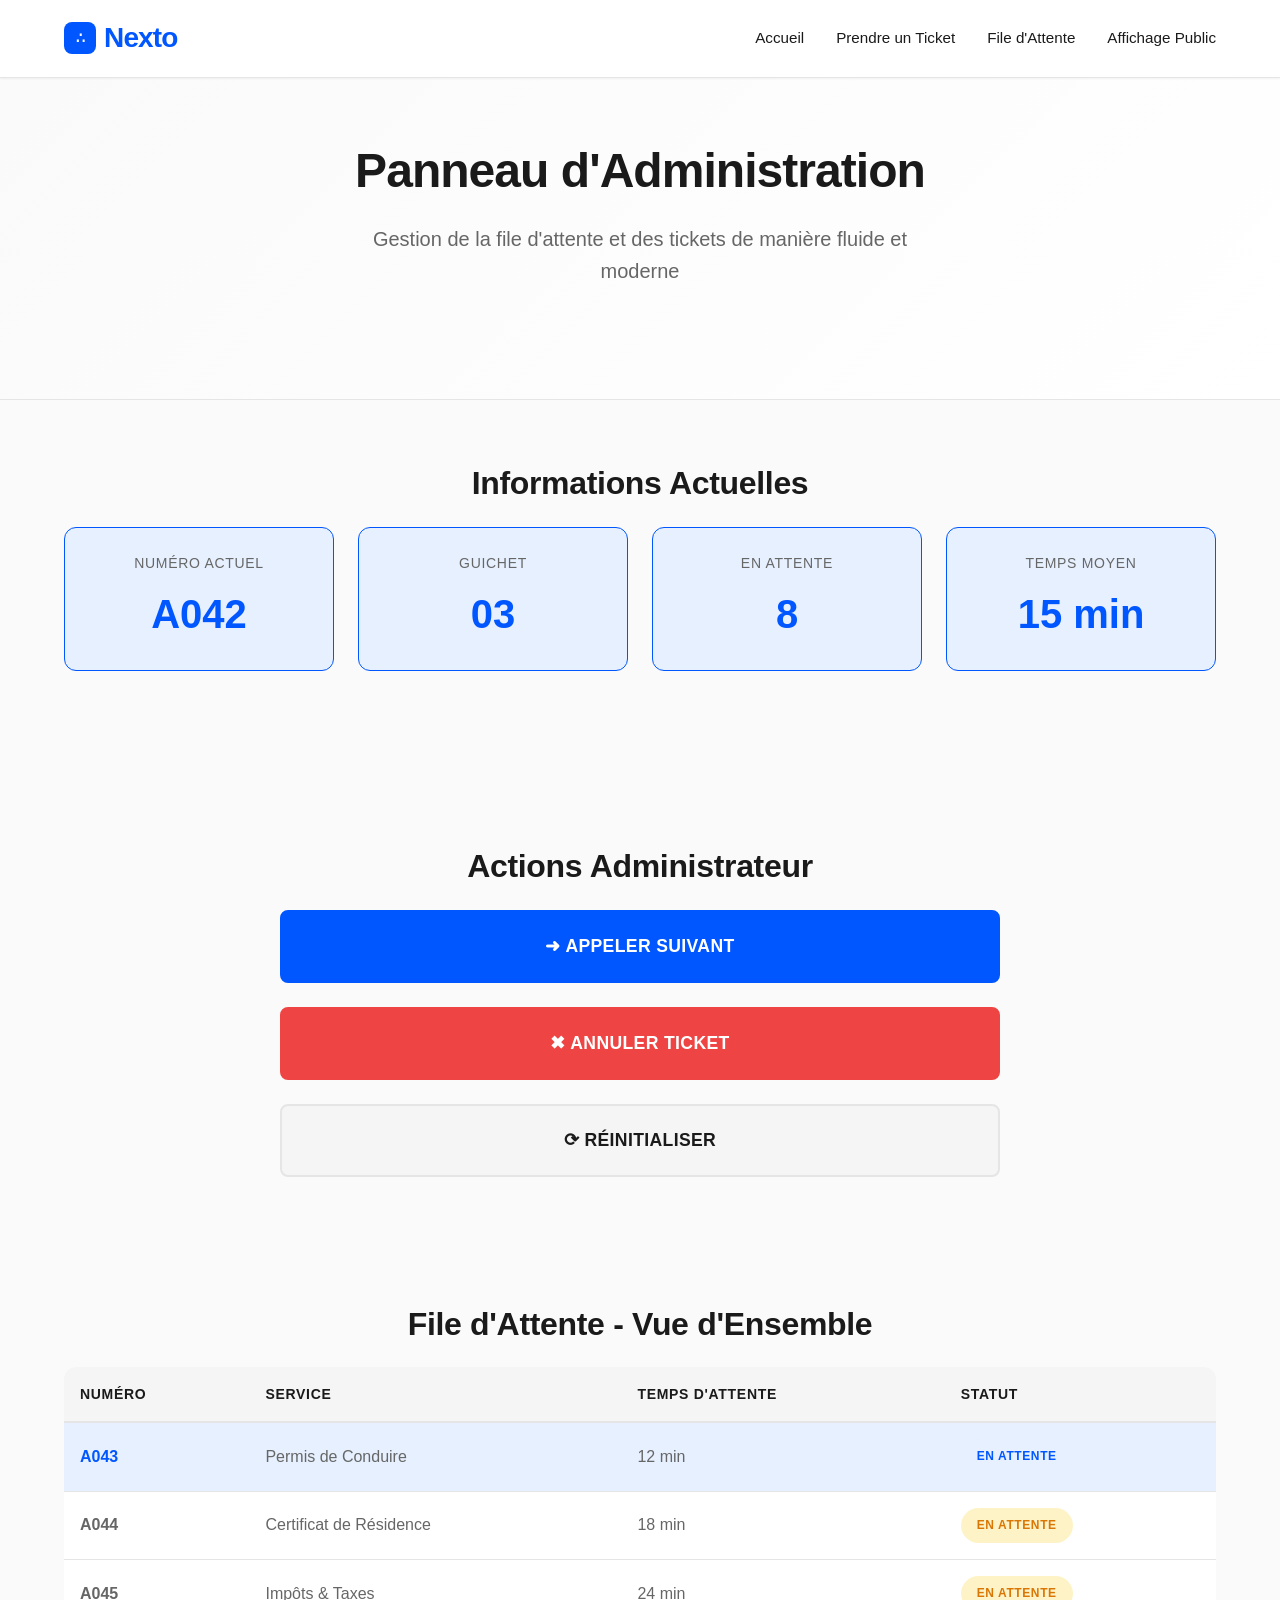
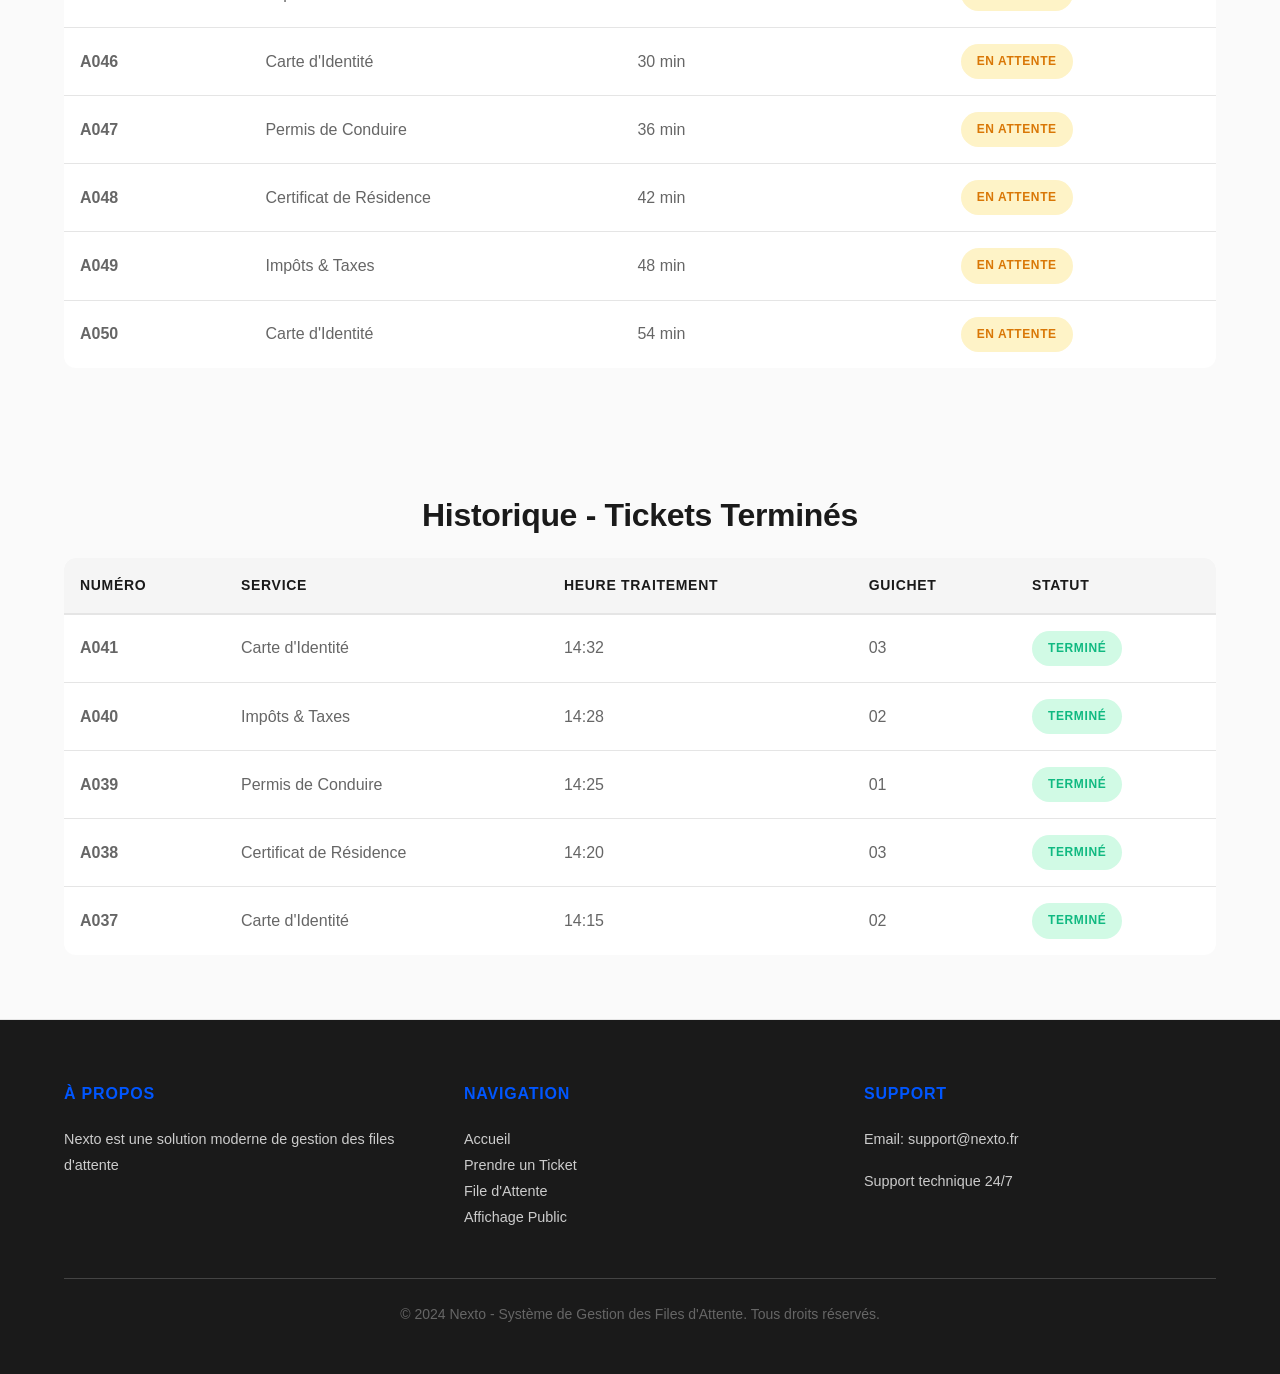
==== pages/admin.html @ f64c3b75 "full project" ====
<!DOCTYPE html>
<html lang="fr">
<head>
    <meta charset="UTF-8">
    <meta name="viewport" content="width=device-width, initial-scale=1.0">
    <meta name="description" content="Panneau d'Administration - Nexto">
    <title>Admin - Nexto</title>
    <link rel="icon" href="../favicon.svg" type="image/svg+xml">
    <link rel="stylesheet" href="../css/style.css">
</head>
<body>
    <!-- Header/Navbar -->
    <header>
        <div class="container">
            <div class="header-inner">
                <a href="../index.html" class="logo">
                    <div class="logo-icon">∴</div>
                    <span>Nexto</span>
                </a>
                <nav>
                    <a href="../index.html">Accueil</a>
                    <a href="ticket.html">Prendre un Ticket</a>
                    <a href="waiting-list.html">File d'Attente</a>
                    <a href="display.html">Affichage Public</a>
                </nav>
            </div>
        </div>
    </header>

    <main>
        <!-- Hero Section -->
        <section class="hero">
            <div class="container">
                <div class="hero-content">
                    <h1>Panneau d'Administration</h1>
                    <p>Gestion de la file d'attente et des tickets de manière fluide et moderne</p>
                </div>
            </div>
        </section>

        <!-- Current Information -->
        <section>
            <div class="container">
                <h2 class="text-center">Informations Actuelles</h2>
                <div class="stats-grid">
                    <div class="stat-card">
                        <div class="stat-label">Numéro Actuel</div>
                        <div class="stat-value">A042</div>
                    </div>
                    <div class="stat-card">
                        <div class="stat-label">Guichet</div>
                        <div class="stat-value">03</div>
                    </div>
                    <div class="stat-card">
                        <div class="stat-label">En Attente</div>
                        <div class="stat-value">8</div>
                    </div>
                    <div class="stat-card">
                        <div class="stat-label">Temps Moyen</div>
                        <div class="stat-value">15 min</div>
                    </div>
                </div>
            </div>
        </section>

        <!-- Actions Section -->
        <section>
            <div class="container-sm">
                <h2 class="text-center">Actions Administrateur</h2>
                <div class="grid">
                    <button class="btn btn-primary btn-lg btn-block">➜ Appeler Suivant</button>
                    <button class="btn btn-danger btn-lg btn-block">✖ Annuler Ticket</button>
                    <button class="btn btn-secondary btn-lg btn-block">⟳ Réinitialiser</button>
                </div>
            </div>
        </section>

        <!-- Queue Preview -->
        <section>
            <div class="container">
                <h2 class="text-center">File d'Attente - Vue d'Ensemble</h2>
                <div style="overflow-x: auto;">
                    <table>
                        <thead>
                            <tr>
                                <th>Numéro</th>
                                <th>Service</th>
                                <th>Temps d'Attente</th>
                                <th>Statut</th>
                            </tr>
                        </thead>
                        <tbody>
                            <tr style="background-color: var(--primary-light);">
                                <td class="font-bold" style="color: var(--primary);">A043</td>
                                <td>Permis de Conduire</td>
                                <td>12 min</td>
                                <td><span class="badge badge-primary">En attente</span></td>
                            </tr>
                            <tr>
                                <td class="font-bold">A044</td>
                                <td>Certificat de Résidence</td>
                                <td>18 min</td>
                                <td><span class="badge badge-warning">En attente</span></td>
                            </tr>
                            <tr>
                                <td class="font-bold">A045</td>
                                <td>Impôts & Taxes</td>
                                <td>24 min</td>
                                <td><span class="badge badge-warning">En attente</span></td>
                            </tr>
                            <tr>
                                <td class="font-bold">A046</td>
                                <td>Carte d'Identité</td>
                                <td>30 min</td>
                                <td><span class="badge badge-warning">En attente</span></td>
                            </tr>
                            <tr>
                                <td class="font-bold">A047</td>
                                <td>Permis de Conduire</td>
                                <td>36 min</td>
                                <td><span class="badge badge-warning">En attente</span></td>
                            </tr>
                            <tr>
                                <td class="font-bold">A048</td>
                                <td>Certificat de Résidence</td>
                                <td>42 min</td>
                                <td><span class="badge badge-warning">En attente</span></td>
                            </tr>
                            <tr>
                                <td class="font-bold">A049</td>
                                <td>Impôts & Taxes</td>
                                <td>48 min</td>
                                <td><span class="badge badge-warning">En attente</span></td>
                            </tr>
                            <tr>
                                <td class="font-bold">A050</td>
                                <td>Carte d'Identité</td>
                                <td>54 min</td>
                                <td><span class="badge badge-warning">En attente</span></td>
                            </tr>
                        </tbody>
                    </table>
                </div>
            </div>
        </section>

        <!-- History Section -->
        <section>
            <div class="container">
                <h2 class="text-center">Historique - Tickets Terminés</h2>
                <div style="overflow-x: auto;">
                    <table>
                        <thead>
                            <tr>
                                <th>Numéro</th>
                                <th>Service</th>
                                <th>Heure Traitement</th>
                                <th>Guichet</th>
                                <th>Statut</th>
                            </tr>
                        </thead>
                        <tbody>
                            <tr>
                                <td class="font-bold">A041</td>
                                <td>Carte d'Identité</td>
                                <td>14:32</td>
                                <td>03</td>
                                <td><span class="badge badge-success">Terminé</span></td>
                            </tr>
                            <tr>
                                <td class="font-bold">A040</td>
                                <td>Impôts & Taxes</td>
                                <td>14:28</td>
                                <td>02</td>
                                <td><span class="badge badge-success">Terminé</span></td>
                            </tr>
                            <tr>
                                <td class="font-bold">A039</td>
                                <td>Permis de Conduire</td>
                                <td>14:25</td>
                                <td>01</td>
                                <td><span class="badge badge-success">Terminé</span></td>
                            </tr>
                            <tr>
                                <td class="font-bold">A038</td>
                                <td>Certificat de Résidence</td>
                                <td>14:20</td>
                                <td>03</td>
                                <td><span class="badge badge-success">Terminé</span></td>
                            </tr>
                            <tr>
                                <td class="font-bold">A037</td>
                                <td>Carte d'Identité</td>
                                <td>14:15</td>
                                <td>02</td>
                                <td><span class="badge badge-success">Terminé</span></td>
                            </tr>
                        </tbody>
                    </table>
                </div>
            </div>
        </section>
    </main>

    <!-- Footer -->
    <footer>
        <div class="container">
            <div class="footer-content">
                <div class="footer-section">
                    <h4>À Propos</h4>
                    <p>Nexto est une solution moderne de gestion des files d'attente</p>
                </div>
                <div class="footer-section">
                    <h4>Navigation</h4>
                    <ul>
                        <li><a href="../index.html">Accueil</a></li>
                        <li><a href="ticket.html">Prendre un Ticket</a></li>
                        <li><a href="waiting-list.html">File d'Attente</a></li>
                        <li><a href="display.html">Affichage Public</a></li>
                    </ul>
                </div>
                <div class="footer-section">
                    <h4>Support</h4>
                    <p>Email: support@nexto.fr</p>
                    <p>Support technique 24/7</p>
                </div>
            </div>
            <div class="footer-bottom">
                <p>&copy; 2024 Nexto - Système de Gestion des Files d'Attente. Tous droits réservés.</p>
            </div>
        </div>
    </footer>
</body>
</html>
---- css/style.css ----
/* ========================================
   NEXTO - PROFESSIONAL DESIGN SYSTEM
   Queue Management System
   ======================================== */

/* ========================================
   1. RESET & BASE STYLES
   ======================================== */

* {
    margin: 0;
    padding: 0;
    box-sizing: border-box;
}

html {
    scroll-behavior: smooth;
    font-size: 16px;
}

body {
    font-family: -apple-system, BlinkMacSystemFont, 'Segoe UI', 'Roboto', 'Oxygen', 'Ubuntu', 'Cantarell', sans-serif;
    background-color: var(--bg-primary);
    color: var(--text-primary);
    line-height: 1.6;
    -webkit-font-smoothing: antialiased;
}

/* ========================================
   2. CSS VARIABLES - DESIGN TOKENS
   ======================================== */

:root {
    /* Colors */
    --primary: #0056FF;
    --primary-dark: #0040AA;
    --primary-light: #E6F0FF;
    --secondary: #1A1A1A;
    --secondary-light: #F5F5F5;
    --accent: #FF6B35;
    --success: #10B981;
    --warning: #F59E0B;
    --danger: #EF4444;
    
    /* Backgrounds */
    --bg-primary: #FAFAFA;
    --bg-secondary: #FFFFFF;
    --bg-tertiary: #F5F5F5;
    
    /* Text */
    --text-primary: #1A1A1A;
    --text-secondary: #666666;
    --text-tertiary: #999999;
    --text-inverse: #FFFFFF;
    
    /* Borders */
    --border: #E5E5E5;
    --border-dark: #1A1A1A;
    
    /* Spacing */
    --spacing-xs: 0.25rem;
    --spacing-sm: 0.5rem;
    --spacing-md: 1rem;
    --spacing-lg: 1.5rem;
    --spacing-xl: 2rem;
    --spacing-2xl: 3rem;
    --spacing-3xl: 4rem;
    
    /* Border Radius */
    --radius-sm: 4px;
    --radius-md: 8px;
    --radius-lg: 12px;
    
    /* Shadows */
    --shadow-sm: 0 1px 2px rgba(0, 0, 0, 0.05);
    --shadow-md: 0 4px 6px rgba(0, 0, 0, 0.1);
    --shadow-lg: 0 10px 15px rgba(0, 0, 0, 0.1);
    
    /* Transitions */
    --transition: all 0.3s ease;
}

/* ========================================
   3. TYPOGRAPHY
   ======================================== */

h1, h2, h3, h4, h5, h6 {
    line-height: 1.2;
    font-weight: 700;
    color: var(--text-primary);
}

h1 {
    font-size: 3rem;
    font-weight: 800;
    letter-spacing: -0.02em;
}

h2 {
    font-size: 2rem;
    font-weight: 700;
    letter-spacing: -0.01em;
    margin-bottom: var(--spacing-lg);
}

h3 {
    font-size: 1.5rem;
    font-weight: 700;
    margin-bottom: var(--spacing-md);
}

h4 {
    font-size: 1.25rem;
    font-weight: 600;
}

h5 {
    font-size: 1.125rem;
    font-weight: 600;
}

h6 {
    font-size: 1rem;
    font-weight: 600;
}

p {
    color: var(--text-secondary);
    line-height: 1.6;
    margin-bottom: var(--spacing-md);
}

a {
    color: var(--primary);
    text-decoration: none;
    transition: var(--transition);
}

a:hover {
    color: var(--primary-dark);
}

/* ========================================
   4. GLOBAL STYLES
   ======================================== */

/* Containers */
.container {
    max-width: 1200px;
    margin: 0 auto;
    padding: 0 var(--spacing-lg);
}

.container-sm {
    max-width: 768px;
    margin: 0 auto;
    padding: 0 var(--spacing-lg);
}

/* Sections */
section {
    padding: var(--spacing-3xl) 0;
}

section.flush {
    padding: 0;
}

/* Main content */
main {
    flex: 1;
}

/* ========================================
   5. HEADER & NAVBAR
   ======================================== */

header {
    background-color: var(--bg-secondary);
    border-bottom: 1px solid var(--border);
    position: sticky;
    top: 0;
    z-index: 100;
    box-shadow: var(--shadow-sm);
}

.header-inner {
    display: flex;
    justify-content: space-between;
    align-items: center;
    padding: var(--spacing-md) 0;
}

.logo {
    font-size: 1.75rem;
    font-weight: 900;
    letter-spacing: -0.03em;
    color: var(--primary);
    display: flex;
    align-items: center;
    gap: var(--spacing-sm);
    text-decoration: none;
    transition: var(--transition);
}

.logo:hover {
    color: var(--primary-dark);
}

.logo-icon {
    width: 2rem;
    height: 2rem;
    background: var(--primary);
    border-radius: var(--radius-md);
    display: flex;
    align-items: center;
    justify-content: center;
    color: white;
    font-weight: 900;
    font-size: 0.875rem;
}

nav {
    display: flex;
    gap: var(--spacing-xl);
    align-items: center;
}

nav a {
    font-size: 0.95rem;
    font-weight: 500;
    color: var(--text-primary);
    position: relative;
}

nav a::after {
    content: '';
    position: absolute;
    bottom: -3px;
    left: 0;
    width: 0;
    height: 2px;
    background: var(--primary);
    transition: var(--transition);
}

nav a:hover::after {
    width: 100%;
}

/* ========================================
   6. FOOTER
   ======================================== */

footer {
    background-color: var(--secondary);
    color: var(--text-inverse);
    padding: var(--spacing-3xl) 0 var(--spacing-xl);
    border-top: 1px solid var(--border);
    margin-top: auto;
}

.footer-content {
    display: grid;
    grid-template-columns: repeat(auto-fit, minmax(250px, 1fr));
    gap: var(--spacing-2xl);
    margin-bottom: var(--spacing-2xl);
}

.footer-section h4 {
    color: var(--primary);
    font-size: 1rem;
    font-weight: 700;
    text-transform: uppercase;
    letter-spacing: 0.05em;
    margin-bottom: var(--spacing-lg);
}

.footer-section p,
.footer-section li {
    font-size: 0.9rem;
    color: #CCC;
    line-height: 1.8;
}

.footer-section ul {
    list-style: none;
}

.footer-section a {
    color: #CCC;
    transition: var(--transition);
}

.footer-section a:hover {
    color: var(--primary);
}

.footer-bottom {
    border-top: 1px solid #444;
    padding-top: var(--spacing-lg);
    text-align: center;
    font-size: 0.875rem;
    color: #999;
}

/* ========================================
   7. BUTTONS
   ======================================== */

.btn {
    display: inline-flex;
    align-items: center;
    justify-content: center;
    gap: var(--spacing-sm);
    padding: var(--spacing-md) var(--spacing-lg);
    border: 2px solid transparent;
    border-radius: var(--radius-md);
    font-size: 1rem;
    font-weight: 600;
    cursor: pointer;
    transition: var(--transition);
    text-decoration: none;
    white-space: nowrap;
    font-family: inherit;
    text-transform: uppercase;
    letter-spacing: 0.02em;
}

.btn:disabled {
    opacity: 0.5;
    cursor: not-allowed;
}

/* Button Variants */
.btn-primary {
    background-color: var(--primary);
    color: var(--text-inverse);
    border-color: var(--primary);
}

.btn-primary:hover:not(:disabled) {
    background-color: var(--primary-dark);
    border-color: var(--primary-dark);
    transform: translateY(-2px);
    box-shadow: var(--shadow-lg);
}

.btn-secondary {
    background-color: var(--bg-tertiary);
    color: var(--text-primary);
    border-color: var(--border);
}

.btn-secondary:hover:not(:disabled) {
    background-color: var(--border);
    transform: translateY(-2px);
    box-shadow: var(--shadow-md);
}

.btn-outline {
    background-color: transparent;
    color: var(--primary);
    border-color: var(--primary);
}

.btn-outline:hover:not(:disabled) {
    background-color: var(--primary-light);
    color: var(--primary-dark);
}

.btn-danger {
    background-color: var(--danger);
    color: var(--text-inverse);
    border-color: var(--danger);
}

.btn-danger:hover:not(:disabled) {
    background-color: #DC2626;
    transform: translateY(-2px);
    box-shadow: var(--shadow-lg);
}

.btn-success {
    background-color: var(--success);
    color: var(--text-inverse);
    border-color: var(--success);
}

.btn-success:hover:not(:disabled) {
    background-color: #059669;
    transform: translateY(-2px);
    box-shadow: var(--shadow-lg);
}

/* Button Sizes */
.btn-sm {
    padding: var(--spacing-sm) var(--spacing-md);
    font-size: 0.875rem;
}

.btn-lg {
    padding: var(--spacing-lg) var(--spacing-2xl);
    font-size: 1.1rem;
}

.btn-block {
    width: 100%;
}

/* ========================================
   8. CARDS & CONTAINERS
   ======================================== */

.card {
    background-color: var(--bg-secondary);
    border: 1px solid var(--border);
    border-radius: var(--radius-lg);
    padding: var(--spacing-lg);
    transition: var(--transition);
}

.card:hover {
    box-shadow: var(--shadow-md);
    border-color: var(--primary);
}

.card-title {
    font-size: 1.25rem;
    font-weight: 700;
    margin-bottom: var(--spacing-md);
}

.card-body {
    margin-bottom: var(--spacing-md);
}

.card-footer {
    padding-top: var(--spacing-md);
    border-top: 1px solid var(--border);
}

/* ========================================
   9. TABLES
   ======================================== */

table {
    width: 100%;
    border-collapse: collapse;
    background-color: var(--bg-secondary);
    border-radius: var(--radius-lg);
    overflow: hidden;
}

thead {
    background-color: var(--bg-tertiary);
    border-bottom: 2px solid var(--border);
}

th {
    padding: var(--spacing-md);
    text-align: left;
    font-weight: 700;
    font-size: 0.875rem;
    text-transform: uppercase;
    letter-spacing: 0.05em;
    color: var(--text-primary);
}

td {
    padding: var(--spacing-md);
    border-bottom: 1px solid var(--border);
    color: var(--text-secondary);
}

tbody tr:last-child td {
    border-bottom: none;
}

tbody tr:hover {
    background-color: var(--bg-tertiary);
}

/* ========================================
   10. FORMS
   ======================================== */

.form-group {
    margin-bottom: var(--spacing-lg);
}

label {
    display: block;
    margin-bottom: var(--spacing-sm);
    font-weight: 600;
    color: var(--text-primary);
    font-size: 0.95rem;
}

input,
textarea,
select {
    width: 100%;
    padding: var(--spacing-md);
    border: 1px solid var(--border);
    border-radius: var(--radius-md);
    font-family: inherit;
    font-size: 1rem;
    transition: var(--transition);
}

input:focus,
textarea:focus,
select:focus {
    outline: none;
    border-color: var(--primary);
    box-shadow: 0 0 0 3px var(--primary-light);
}

/* ========================================
   11. LAYOUT UTILITIES
   ======================================== */

/* Flexbox */
.flex {
    display: flex;
}

.flex-col {
    flex-direction: column;
}

.flex-center {
    justify-content: center;
    align-items: center;
}

.flex-between {
    justify-content: space-between;
    align-items: center;
}

.flex-around {
    justify-content: space-around;
    align-items: center;
}

.flex-wrap {
    flex-wrap: wrap;
}

.gap-xs { gap: var(--spacing-xs); }
.gap-sm { gap: var(--spacing-sm); }
.gap-md { gap: var(--spacing-md); }
.gap-lg { gap: var(--spacing-lg); }
.gap-xl { gap: var(--spacing-xl); }

/* Grid */
.grid {
    display: grid;
    gap: var(--spacing-lg);
}

.grid-2 {
    grid-template-columns: repeat(auto-fit, minmax(300px, 1fr));
}

.grid-3 {
    grid-template-columns: repeat(auto-fit, minmax(250px, 1fr));
}

.grid-4 {
    grid-template-columns: repeat(auto-fit, minmax(200px, 1fr));
}

/* Spacing */
.mt { margin-top: var(--spacing-md); }
.mb { margin-bottom: var(--spacing-md); }
.my { margin: var(--spacing-md) 0; }
.mx { margin: 0 var(--spacing-md); }

.p { padding: var(--spacing-md); }
.pt { padding-top: var(--spacing-md); }
.pb { padding-bottom: var(--spacing-md); }
.py { padding: var(--spacing-md) 0; }
.px { padding: 0 var(--spacing-md); }

/* Text */
.text-center { text-align: center; }
.text-left { text-align: left; }
.text-right { text-align: right; }

.text-sm { font-size: 0.875rem; }
.text-base { font-size: 1rem; }
.text-lg { font-size: 1.125rem; }
.text-xl { font-size: 1.25rem; }

.text-primary { color: var(--text-primary); }
.text-secondary { color: var(--text-secondary); }
.text-tertiary { color: var(--text-tertiary); }
.text-muted { color: var(--text-tertiary); }

.font-bold { font-weight: 700; }
.font-semibold { font-weight: 600; }
.font-normal { font-weight: 400; }

.uppercase { text-transform: uppercase; }
.lowercase { text-transform: lowercase; }
.capitalize { text-transform: capitalize; }

/* ========================================
   12. HERO SECTION
   ======================================== */

.hero {
    background: linear-gradient(135deg, var(--bg-primary) 0%, var(--bg-secondary) 100%);
    padding: var(--spacing-3xl) 0;
    border-bottom: 1px solid var(--border);
}

.hero-content {
    max-width: 600px;
    margin: 0 auto;
    text-align: center;
}

.hero h1 {
    margin-bottom: var(--spacing-lg);
    color: var(--text-primary);
}

.hero p {
    font-size: 1.25rem;
    color: var(--text-secondary);
    margin-bottom: var(--spacing-2xl);
}

.hero-buttons {
    display: flex;
    flex-wrap: wrap;
    gap: var(--spacing-md);
    justify-content: center;
}

/* ========================================
   13. STATUS BADGES
   ======================================== */

.badge {
    display: inline-block;
    padding: var(--spacing-sm) var(--spacing-md);
    border-radius: 999px;
    font-size: 0.75rem;
    font-weight: 700;
    text-transform: uppercase;
    letter-spacing: 0.05em;
}

.badge-primary {
    background-color: var(--primary-light);
    color: var(--primary);
}

.badge-success {
    background-color: #D1FAE5;
    color: var(--success);
}

.badge-warning {
    background-color: #FEF3C7;
    color: #D97706;
}

.badge-danger {
    background-color: #FEE2E2;
    color: var(--danger);
}

/* ========================================
   14. PAGE-SPECIFIC STYLES
   ======================================== */

/* Waiting List */
.ticket-item {
    padding: var(--spacing-lg);
    border: 1px solid var(--border);
    border-radius: var(--radius-md);
    margin-bottom: var(--spacing-md);
    display: flex;
    justify-content: space-between;
    align-items: center;
    transition: var(--transition);
}

.ticket-item.active {
    background-color: var(--primary-light);
    border-color: var(--primary);
    font-weight: 600;
}

.ticket-number {
    font-size: 1.5rem;
    font-weight: 800;
    color: var(--primary);
}

.ticket-time {
    font-size: 0.9rem;
    color: var(--text-secondary);
}

/* Admin Panel */
.stats-grid {
    display: grid;
    grid-template-columns: repeat(auto-fit, minmax(200px, 1fr));
    gap: var(--spacing-lg);
    margin-bottom: var(--spacing-2xl);
}

.stat-card {
    background: var(--primary-light);
    border: 1px solid var(--primary);
    border-radius: var(--radius-lg);
    padding: var(--spacing-lg);
    text-align: center;
}

.stat-label {
    font-size: 0.875rem;
    color: var(--text-secondary);
    text-transform: uppercase;
    letter-spacing: 0.05em;
    margin-bottom: var(--spacing-sm);
}

.stat-value {
    font-size: 2.5rem;
    font-weight: 800;
    color: var(--primary);
}

/* Ticket Display */
.ticket-display {
    background: white;
    border: 3px solid var(--primary);
    border-radius: var(--radius-lg);
    padding: var(--spacing-2xl);
    text-align: center;
    max-width: 500px;
    margin: var(--spacing-3xl) auto;
}

.ticket-display-number {
    font-size: 4rem;
    font-weight: 900;
    color: var(--primary);
    margin: var(--spacing-lg) 0;
}

.ticket-display-label {
    font-size: 0.875rem;
    text-transform: uppercase;
    letter-spacing: 0.1em;
    color: var(--text-secondary);
    margin-bottom: var(--spacing-xs);
}

/* Ticket Grid */
.service-grid {
    display: grid;
    grid-template-columns: repeat(auto-fit, minmax(200px, 1fr));
    gap: var(--spacing-lg);
}

.service-card {
    padding: var(--spacing-xl);
    border: 2px solid var(--border);
    border-radius: var(--radius-lg);
    text-align: center;
    cursor: pointer;
    transition: var(--transition);
    background: var(--bg-secondary);
}

.service-card:hover {
    border-color: var(--primary);
    background-color: var(--primary-light);
    transform: translateY(-4px);
    box-shadow: var(--shadow-lg);
}

.service-icon {
    font-size: 3rem;
    margin-bottom: var(--spacing-md);
}

.service-card h3 {
    font-size: 1rem;
    margin-bottom: var(--spacing-sm);
}

.service-card p {
    font-size: 0.875rem;
    color: var(--text-secondary);
}

/* Display Page */
.display-main {
    display: grid;
    grid-template-columns: 2fr 1fr;
    gap: var(--spacing-2xl);
}

.current-ticket-section {
    background: var(--primary);
    color: white;
    padding: var(--spacing-3xl);
    border-radius: var(--radius-lg);
    text-align: center;
}

.current-ticket-label {
    font-size: 1rem;
    text-transform: uppercase;
    letter-spacing: 0.1em;
    margin-bottom: var(--spacing-md);
    opacity: 0.9;
}

.current-ticket-number {
    font-size: 5rem;
    font-weight: 900;
    margin: var(--spacing-lg) 0;
}

.current-ticket-counter {
    font-size: 1.25rem;
    margin-top: var(--spacing-lg);
    opacity: 0.9;
}

.display-sidebar {
    display: flex;
    flex-direction: column;
    gap: var(--spacing-lg);
}

.sidebar-panel {
    background: var(--bg-secondary);
    border: 1px solid var(--border);
    border-radius: var(--radius-lg);
    padding: var(--spacing-lg);
}

.sidebar-panel h3 {
    font-size: 1rem;
    margin-bottom: var(--spacing-md);
    color: var(--text-primary);
}

.recent-list {
    list-style: none;
}

.recent-item {
    padding: var(--spacing-md);
    border-bottom: 1px solid var(--border);
    display: flex;
    justify-content: space-between;
}

.recent-item:last-child {
    border-bottom: none;
}

/* ========================================
   15. RESPONSIVE DESIGN
   ======================================== */

@media (max-width: 768px) {
    h1 { font-size: 2rem; }
    h2 { font-size: 1.5rem; }
    h3 { font-size: 1.25rem; }
    
    section { padding: var(--spacing-2xl) 0; }
    
    .container { padding: 0 var(--spacing-md); }
    
    nav {
        flex-direction: column;
        gap: var(--spacing-md);
    }
    
    .grid-2,
    .grid-3,
    .grid-4 {
        grid-template-columns: 1fr;
    }
    
    .service-grid {
        grid-template-columns: 1fr;
    }
    
    .display-main {
        grid-template-columns: 1fr;
    }
    
    .hero-buttons {
        flex-direction: column;
    }
    
    .btn {
        width: 100%;
    }
    
    .btn-lg {
        font-size: 1rem;
    }
    
    .ticket-display {
        max-width: 100%;
    }
    
    .ticket-display-number {
        font-size: 3rem;
    }
    
    .current-ticket-number {
        font-size: 3rem;
    }
    
    .hero h1 {
        font-size: 2rem;
    }
    
    .hero p {
        font-size: 1rem;
    }
}

@media (max-width: 480px) {
    h1 { font-size: 1.5rem; }
    h2 { font-size: 1.25rem; }
    
    .container { padding: 0 var(--spacing-sm); }
    
    .btn {
        padding: var(--spacing-sm) var(--spacing-md);
        font-size: 0.875rem;
    }
    
    .header-inner {
        flex-wrap: wrap;
        gap: var(--spacing-md);
    }
    
    .logo {
        font-size: 1.25rem;
    }
    
    nav {
        width: 100%;
    }
    
    .stats-grid {
        grid-template-columns: 1fr;
    }
    
    table {
        font-size: 0.875rem;
    }
    
    th, td {
        padding: var(--spacing-sm);
    }
}
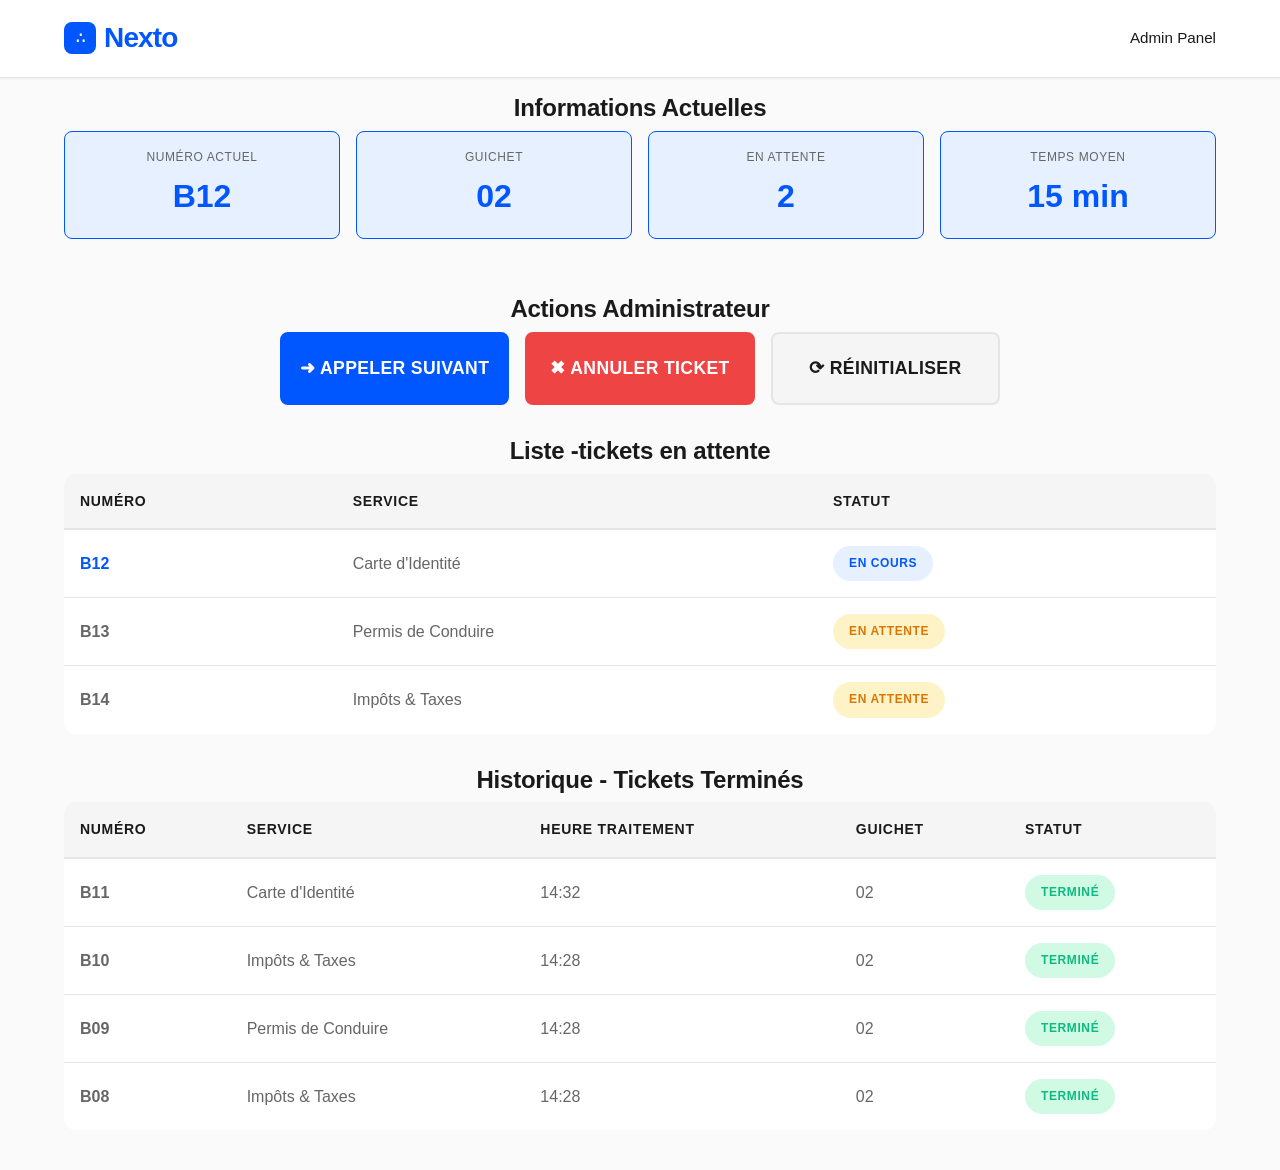
==== commit cdda882a: "# Please enter the commit message for your changes. Lines starting # with '#' will be ignored, and a" ====
--- a/pages/admin.html
+++ b/pages/admin.html
@@ -8,7 +8,7 @@
     <link rel="icon" href="../favicon.svg" type="image/svg+xml">
     <link rel="stylesheet" href="../css/style.css">
 </head>
-<body>
+<body class="page-interne"></body>
     <!-- Header/Navbar -->
     <header>
         <div class="container">
@@ -18,26 +18,14 @@
                     <span>Nexto</span>
                 </a>
                 <nav>
-                    <a href="../index.html">Accueil</a>
-                    <a href="ticket.html">Prendre un Ticket</a>
-                    <a href="waiting-list.html">File d'Attente</a>
-                    <a href="display.html">Affichage Public</a>
+                    <a href="../pages/admin.html">Admin Panel</a>
                 </nav>
             </div>
         </div>
     </header>
 
     <main>
-        <!-- Hero Section -->
-        <section class="hero">
-            <div class="container">
-                <div class="hero-content">
-                    <h1>Panneau d'Administration</h1>
-                    <p>Gestion de la file d'attente et des tickets de manière fluide et moderne</p>
-                </div>
-            </div>
-        </section>
-
+<div class="container sections-paralleles"></div>
         <!-- Current Information -->
         <section>
             <div class="container">
@@ -45,15 +33,15 @@
                 <div class="stats-grid">
                     <div class="stat-card">
                         <div class="stat-label">Numéro Actuel</div>
-                        <div class="stat-value">A042</div>
+                        <div class="stat-value">B12</div>
                     </div>
                     <div class="stat-card">
                         <div class="stat-label">Guichet</div>
-                        <div class="stat-value">03</div>
+                        <div class="stat-value">02</div>
                     </div>
                     <div class="stat-card">
                         <div class="stat-label">En Attente</div>
-                        <div class="stat-value">8</div>
+                        <div class="stat-value">2</div>
                     </div>
                     <div class="stat-card">
                         <div class="stat-label">Temps Moyen</div>
@@ -67,7 +55,7 @@
         <section>
             <div class="container-sm">
                 <h2 class="text-center">Actions Administrateur</h2>
-                <div class="grid">
+                <div class="admin-actions">
                     <button class="btn btn-primary btn-lg btn-block">➜ Appeler Suivant</button>
                     <button class="btn btn-danger btn-lg btn-block">✖ Annuler Ticket</button>
                     <button class="btn btn-secondary btn-lg btn-block">⟳ Réinitialiser</button>
@@ -75,67 +63,33 @@
             </div>
         </section>
 
-        <!-- Queue Preview -->
+        <!-- Queue Table -->
         <section>
             <div class="container">
-                <h2 class="text-center">File d'Attente - Vue d'Ensemble</h2>
+                <h2 class="text-center">Liste -tickets en attente</h2>
                 <div style="overflow-x: auto;">
                     <table>
                         <thead>
                             <tr>
                                 <th>Numéro</th>
                                 <th>Service</th>
-                                <th>Temps d'Attente</th>
                                 <th>Statut</th>
                             </tr>
                         </thead>
                         <tbody>
-                            <tr style="background-color: var(--primary-light);">
-                                <td class="font-bold" style="color: var(--primary);">A043</td>
-                                <td>Permis de Conduire</td>
-                                <td>12 min</td>
-                                <td><span class="badge badge-primary">En attente</span></td>
+                            <tr>
+                                <td class="font-bold" style="color: var(--primary);">B12</td>
+                                <td>Carte d'Identité</td>
+                                <td><span class="badge badge-primary">En cours</span></td>
                             </tr>
                             <tr>
-                                <td class="font-bold">A044</td>
-                                <td>Certificat de Résidence</td>
-                                <td>18 min</td>
+                                <td class="font-bold">B13</td>
+                                <td>Permis de Conduire</td>
                                 <td><span class="badge badge-warning">En attente</span></td>
                             </tr>
                             <tr>
-                                <td class="font-bold">A045</td>
+                                <td class="font-bold">B14</td>
                                 <td>Impôts & Taxes</td>
-                                <td>24 min</td>
-                                <td><span class="badge badge-warning">En attente</span></td>
-                            </tr>
-                            <tr>
-                                <td class="font-bold">A046</td>
-                                <td>Carte d'Identité</td>
-                                <td>30 min</td>
-                                <td><span class="badge badge-warning">En attente</span></td>
-                            </tr>
-                            <tr>
-                                <td class="font-bold">A047</td>
-                                <td>Permis de Conduire</td>
-                                <td>36 min</td>
-                                <td><span class="badge badge-warning">En attente</span></td>
-                            </tr>
-                            <tr>
-                                <td class="font-bold">A048</td>
-                                <td>Certificat de Résidence</td>
-                                <td>42 min</td>
-                                <td><span class="badge badge-warning">En attente</span></td>
-                            </tr>
-                            <tr>
-                                <td class="font-bold">A049</td>
-                                <td>Impôts & Taxes</td>
-                                <td>48 min</td>
-                                <td><span class="badge badge-warning">En attente</span></td>
-                            </tr>
-                            <tr>
-                                <td class="font-bold">A050</td>
-                                <td>Carte d'Identité</td>
-                                <td>54 min</td>
                                 <td><span class="badge badge-warning">En attente</span></td>
                             </tr>
                         </tbody>
@@ -161,37 +115,30 @@
                         </thead>
                         <tbody>
                             <tr>
-                                <td class="font-bold">A041</td>
+                                <td class="font-bold">B11</td>
                                 <td>Carte d'Identité</td>
                                 <td>14:32</td>
-                                <td>03</td>
+                                <td>02</td>
                                 <td><span class="badge badge-success">Terminé</span></td>
                             </tr>
                             <tr>
-                                <td class="font-bold">A040</td>
+                                <td class="font-bold">B10</td>
                                 <td>Impôts & Taxes</td>
                                 <td>14:28</td>
                                 <td>02</td>
                                 <td><span class="badge badge-success">Terminé</span></td>
                             </tr>
                             <tr>
-                                <td class="font-bold">A039</td>
+                                <td class="font-bold">B09</td>
                                 <td>Permis de Conduire</td>
-                                <td>14:25</td>
-                                <td>01</td>
+                                <td>14:28</td>
+                                <td>02</td>
                                 <td><span class="badge badge-success">Terminé</span></td>
                             </tr>
                             <tr>
-                                <td class="font-bold">A038</td>
-                                <td>Certificat de Résidence</td>
-                                <td>14:20</td>
-                                <td>03</td>
-                                <td><span class="badge badge-success">Terminé</span></td>
-                            </tr>
-                            <tr>
-                                <td class="font-bold">A037</td>
-                                <td>Carte d'Identité</td>
-                                <td>14:15</td>
+                                <td class="font-bold">B08</td>
+                                <td>Impôts & Taxes</td>
+                                <td>14:28</td>
                                 <td>02</td>
                                 <td><span class="badge badge-success">Terminé</span></td>
                             </tr>
@@ -203,32 +150,5 @@
     </main>
 
     <!-- Footer -->
-    <footer>
-        <div class="container">
-            <div class="footer-content">
-                <div class="footer-section">
-                    <h4>À Propos</h4>
-                    <p>Nexto est une solution moderne de gestion des files d'attente</p>
-                </div>
-                <div class="footer-section">
-                    <h4>Navigation</h4>
-                    <ul>
-                        <li><a href="../index.html">Accueil</a></li>
-                        <li><a href="ticket.html">Prendre un Ticket</a></li>
-                        <li><a href="waiting-list.html">File d'Attente</a></li>
-                        <li><a href="display.html">Affichage Public</a></li>
-                    </ul>
-                </div>
-                <div class="footer-section">
-                    <h4>Support</h4>
-                    <p>Email: support@nexto.fr</p>
-                    <p>Support technique 24/7</p>
-                </div>
-            </div>
-            <div class="footer-bottom">
-                <p>&copy; 2024 Nexto - Système de Gestion des Files d'Attente. Tous droits réservés.</p>
-            </div>
-        </div>
-    </footer>
 </body>
 </html>
--- a/css/style.css
+++ b/css/style.css
@@ -86,7 +86,7 @@
 
 h1, h2, h3, h4, h5, h6 {
     line-height: 1.2;
-    font-weight: 700;
+    font-weight: bold;
     color: var(--text-primary);
 }
 
@@ -481,79 +481,8 @@
     background-color: var(--bg-tertiary);
 }
 
-/* ========================================
-   10. FORMS
-   ======================================== */
-
-.form-group {
-    margin-bottom: var(--spacing-lg);
-}
-
-label {
-    display: block;
-    margin-bottom: var(--spacing-sm);
-    font-weight: 600;
-    color: var(--text-primary);
-    font-size: 0.95rem;
-}
-
-input,
-textarea,
-select {
-    width: 100%;
-    padding: var(--spacing-md);
-    border: 1px solid var(--border);
-    border-radius: var(--radius-md);
-    font-family: inherit;
-    font-size: 1rem;
-    transition: var(--transition);
-}
-
-input:focus,
-textarea:focus,
-select:focus {
-    outline: none;
-    border-color: var(--primary);
-    box-shadow: 0 0 0 3px var(--primary-light);
-}
-
-/* ========================================
-   11. LAYOUT UTILITIES
-   ======================================== */
-
-/* Flexbox */
-.flex {
-    display: flex;
-}
-
-.flex-col {
-    flex-direction: column;
-}
-
-.flex-center {
-    justify-content: center;
-    align-items: center;
-}
-
-.flex-between {
-    justify-content: space-between;
-    align-items: center;
-}
-
-.flex-around {
-    justify-content: space-around;
-    align-items: center;
-}
-
-.flex-wrap {
-    flex-wrap: wrap;
-}
-
-.gap-xs { gap: var(--spacing-xs); }
-.gap-sm { gap: var(--spacing-sm); }
-.gap-md { gap: var(--spacing-md); }
-.gap-lg { gap: var(--spacing-lg); }
-.gap-xl { gap: var(--spacing-xl); }
+
+
 
 /* Grid */
 .grid {
@@ -573,17 +502,6 @@
     grid-template-columns: repeat(auto-fit, minmax(200px, 1fr));
 }
 
-/* Spacing */
-.mt { margin-top: var(--spacing-md); }
-.mb { margin-bottom: var(--spacing-md); }
-.my { margin: var(--spacing-md) 0; }
-.mx { margin: 0 var(--spacing-md); }
-
-.p { padding: var(--spacing-md); }
-.pt { padding-top: var(--spacing-md); }
-.pb { padding-bottom: var(--spacing-md); }
-.py { padding: var(--spacing-md) 0; }
-.px { padding: 0 var(--spacing-md); }
 
 /* Text */
 .text-center { text-align: center; }
@@ -641,6 +559,21 @@
     gap: var(--spacing-md);
     justify-content: center;
 }
+
+.hero-layout {
+    display: flex;
+    align-items: center;
+    justify-content: space-between;
+    gap: var(--spacing-3xl);
+}
+
+.hero-illustration svg {
+    width: 550px;
+    height: auto;
+}
+
+
+
 
 /* ========================================
    13. STATUS BADGES
@@ -676,65 +609,47 @@
     color: var(--danger);
 }
 
-/* ========================================
-   14. PAGE-SPECIFIC STYLES
-   ======================================== */
-
-/* Waiting List */
-.ticket-item {
-    padding: var(--spacing-lg);
-    border: 1px solid var(--border);
-    border-radius: var(--radius-md);
-    margin-bottom: var(--spacing-md);
-    display: flex;
-    justify-content: space-between;
-    align-items: center;
-    transition: var(--transition);
-}
-
-.ticket-item.active {
-    background-color: var(--primary-light);
-    border-color: var(--primary);
-    font-weight: 600;
-}
-
-.ticket-number {
-    font-size: 1.5rem;
-    font-weight: 800;
-    color: var(--primary);
-}
-
-.ticket-time {
-    font-size: 0.9rem;
-    color: var(--text-secondary);
-}
 
 /* Admin Panel */
+
+.admin-actions {
+    display: flex;
+    gap: var(--spacing-md);
+    justify-content: center;
+    flex-wrap: wrap;
+}
+
+.admin-actions .btn {
+    width: auto; /* Bach tlghi l'effet dyal btn-block */
+    flex: 1; /* Bach ijiw b 3 9ed 9ed f l'kber */
+    min-width: 200px; /* Bach mayweliwch sghar bzaf f tilyfoune */
+}
+
 .stats-grid {
     display: grid;
-    grid-template-columns: repeat(auto-fit, minmax(200px, 1fr));
-    gap: var(--spacing-lg);
-    margin-bottom: var(--spacing-2xl);
+    grid-template-columns: repeat(auto-fit, minmax(150px, 1fr));
+    gap: var(--spacing-md);
+    margin-bottom: var(--spacing-lg);
 }
 
 .stat-card {
     background: var(--primary-light);
     border: 1px solid var(--primary);
-    border-radius: var(--radius-lg);
-    padding: var(--spacing-lg);
+    border-radius: var(--radius-md);
+    padding: var(--spacing-md);
     text-align: center;
 }
 
 .stat-label {
-    font-size: 0.875rem;
+    font-size: 0.75rem;
     color: var(--text-secondary);
     text-transform: uppercase;
     letter-spacing: 0.05em;
-    margin-bottom: var(--spacing-sm);
+    margin-bottom: var(--spacing-xs);
 }
 
 .stat-value {
-    font-size: 2.5rem;
+    font-size: 2rem;
     font-weight: 800;
     color: var(--primary);
 }
@@ -742,23 +657,23 @@
 /* Ticket Display */
 .ticket-display {
     background: white;
-    border: 3px solid var(--primary);
-    border-radius: var(--radius-lg);
-    padding: var(--spacing-2xl);
+    border: 2px solid var(--primary);
+    border-radius: var(--radius-md);
+    padding: var(--spacing-xl);
     text-align: center;
-    max-width: 500px;
-    margin: var(--spacing-3xl) auto;
+    max-width: 400px;
+    margin: var(--spacing-xl) auto;
 }
 
 .ticket-display-number {
-    font-size: 4rem;
+    font-size: 3.5rem;
     font-weight: 900;
     color: var(--primary);
-    margin: var(--spacing-lg) 0;
+    margin: var(--spacing-md) 0;
 }
 
 .ticket-display-label {
-    font-size: 0.875rem;
+    font-size: 0.8rem;
     text-transform: uppercase;
     letter-spacing: 0.1em;
     color: var(--text-secondary);
@@ -780,6 +695,9 @@
     cursor: pointer;
     transition: var(--transition);
     background: var(--bg-secondary);
+    display: flex;
+    flex-direction: column;
+    height: 100%;
 }
 
 .service-card:hover {
@@ -802,7 +720,9 @@
 .service-card p {
     font-size: 0.875rem;
     color: var(--text-secondary);
-}
+    flex-grow: 1;
+}
+
 
 /* Display Page */
 .display-main {
@@ -974,3 +894,140 @@
         padding: var(--spacing-sm);
     }
 }
+
+/* ========================================
+   11. PAGES INTERNES (Ticket, Admin, etc.)
+   ======================================== */
+.page-interne main {
+    display: flex;
+    flex-direction: column;
+    justify-content: center;
+    padding-bottom: var(--spacing-lg);
+}
+
+.page-interne section {
+    padding: var(--spacing-md) 0;
+}
+
+.page-interne .card {
+    padding: var(--spacing-sm) var(--spacing-md);
+}
+
+.page-interne h2 {
+    font-size: 1.5rem;
+    margin-bottom: var(--spacing-sm);
+}
+
+.page-interne .service-card {
+    min-height: 180px;
+    justify-content: center;
+}
+
+.ticket-wrapper {
+    max-width: 400px;
+    margin: 0 auto;
+    display: flex;
+    flex-direction: column;
+    gap: var(--spacing-md);
+}
+
+.ticket-display {
+    background: white;
+    border: 2px solid var(--primary);
+    border-radius: var(--radius-lg);
+    overflow: hidden; /* Bach l-header iji m9add */
+    box-shadow: var(--shadow-lg);
+}
+
+.ticket-header {
+    background-color: var(--primary-light);
+    padding: var(--spacing-md);
+    text-align: center;
+    border-bottom: 1px dashed var(--primary);
+}
+
+.check-icon {
+    font-size: 2rem;
+    color: var(--success);
+    line-height: 1;
+}
+
+.status-text {
+    color: var(--success);
+    font-weight: 700;
+    text-transform: uppercase;
+    font-size: 0.8rem;
+    margin-top: var(--spacing-xs);
+}
+
+.ticket-body {
+    padding: var(--spacing-lg);
+    text-align: center;
+}
+
+.ticket-display-number {
+    font-size: 4rem;
+    font-weight: 900;
+    color: var(--primary);
+    margin: var(--spacing-sm) 0;
+    line-height: 1;
+}
+
+.ticket-info {
+    margin: var(--spacing-lg) 0;
+    padding: var(--spacing-md) 0;
+    border-top: 1px solid var(--border);
+    border-bottom: 1px solid var(--border);
+}
+
+.info-row {
+    display: flex;
+    justify-content: space-between;
+    margin-bottom: var(--spacing-xs);
+    font-size: 0.9rem;
+}
+
+.wait-message {
+    font-size: 0.9rem;
+    color: var(--primary);
+    font-weight: 600;
+}
+
+.ticket-actions {
+    text-align: center; /* Bach i-ji l-bouton f l-west */
+    margin-top: var(--spacing-md);
+}
+
+.ticket-actions .btn {
+    width: auto; /* Bach may-b9ach chaded l-line kamel */
+    min-width: 200px; /* Bach may-jich sghir bzaf t-79rou */
+    padding: var(--spacing-sm) var(--spacing-xl); /* N-9addo l-misaha dyalo */
+    margin: 0 auto;
+}
+
+
+
+/* --- Bouton Actualiser Pro --- */
+.btn-refresh {
+    background-color: #f0f7ff; /* Lon l-khlefia bared */
+    color: #3b82f6;           /* Lon l-blue dyal l-ktaba */
+    border: 1.5px solid #3b82f6;
+    padding: 10px 30px;        /* Sgherna l-bouton */
+    width: auto;               /* Mab9atch chada l-ecran kamel */
+    display: inline-flex;
+    align-items: center;
+    gap: 10px;
+    font-size: 0.9rem;
+    font-weight: 600;
+    transition: all 0.3s ease;
+    text-transform: none;      /* 7eyedna uppercase bach t-ban modern */
+    border-radius: var(--radius-md);
+}
+
+.btn-refresh:hover {
+    background-color: #3b82f6;
+    color: white;
+    transform: translateY(-2px);
+    box-shadow: 0 4px 12px rgba(59, 130, 246, 0.2);
+}
+
